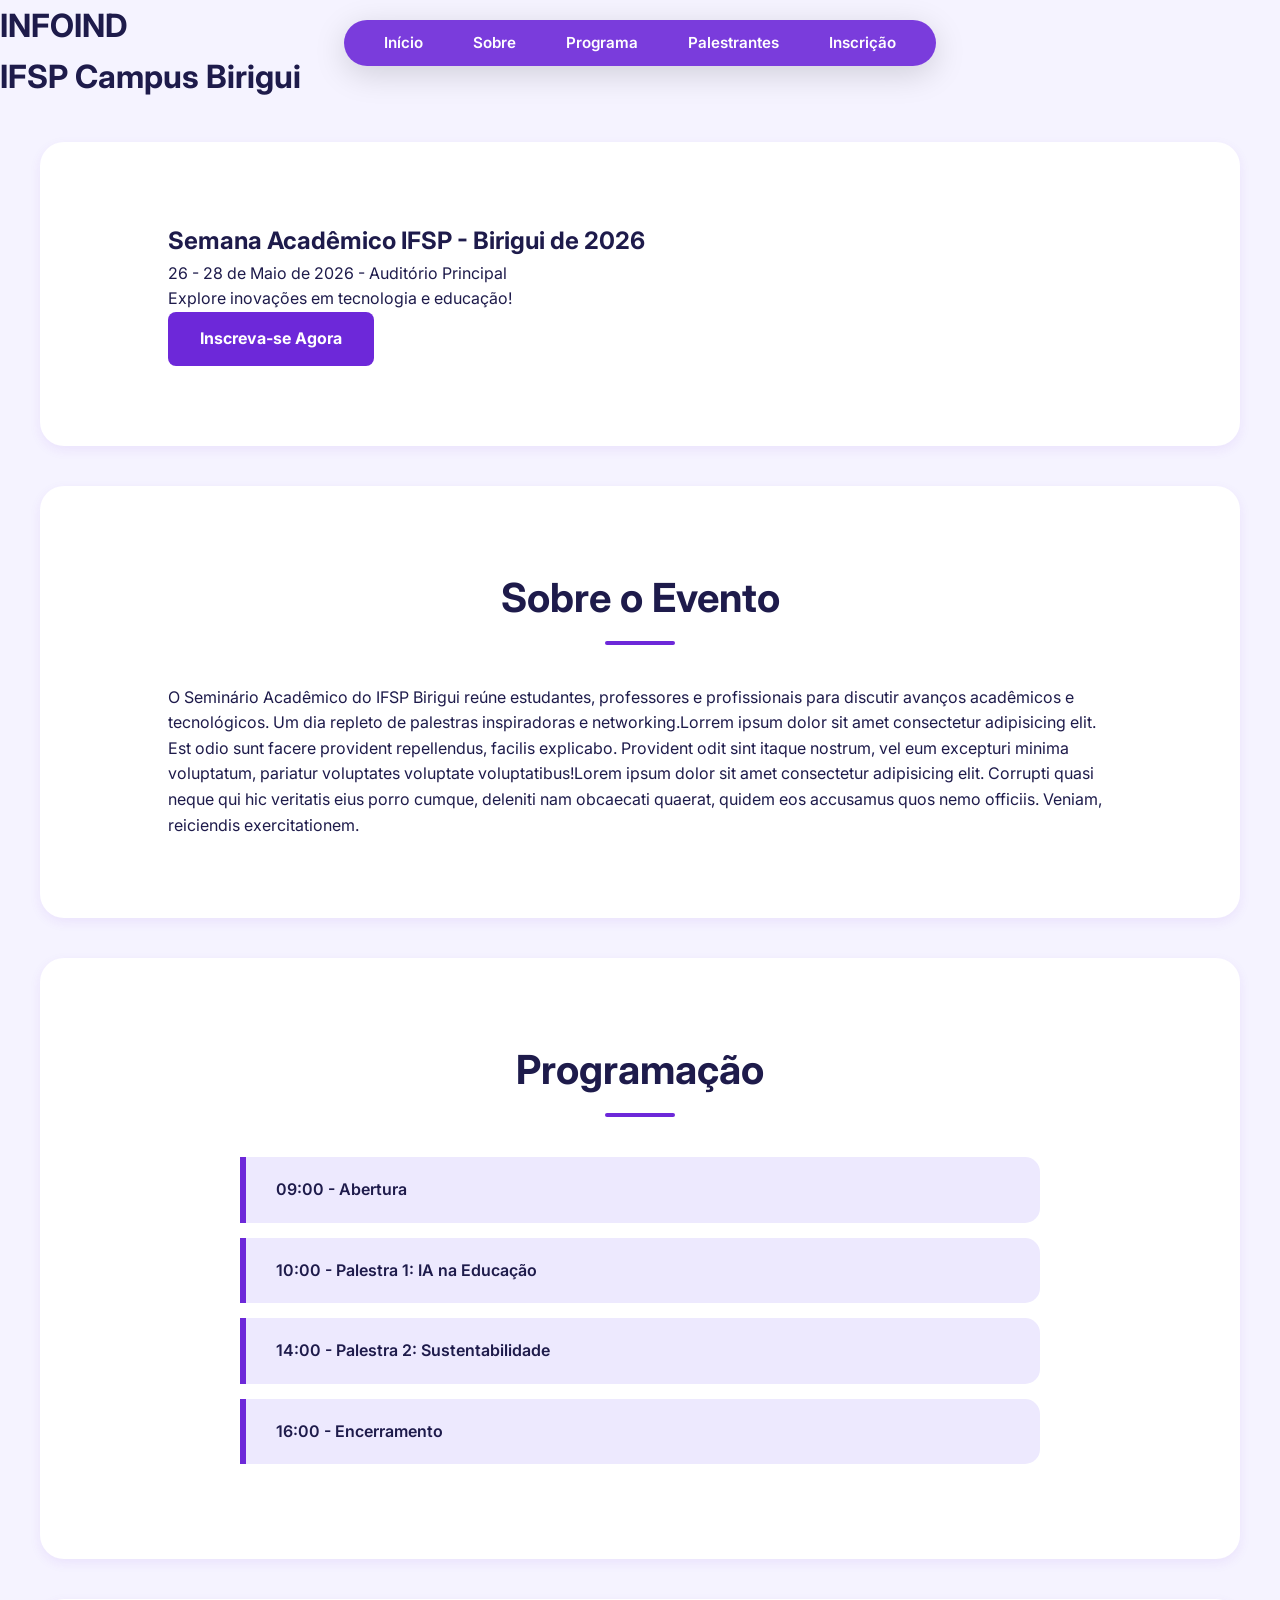
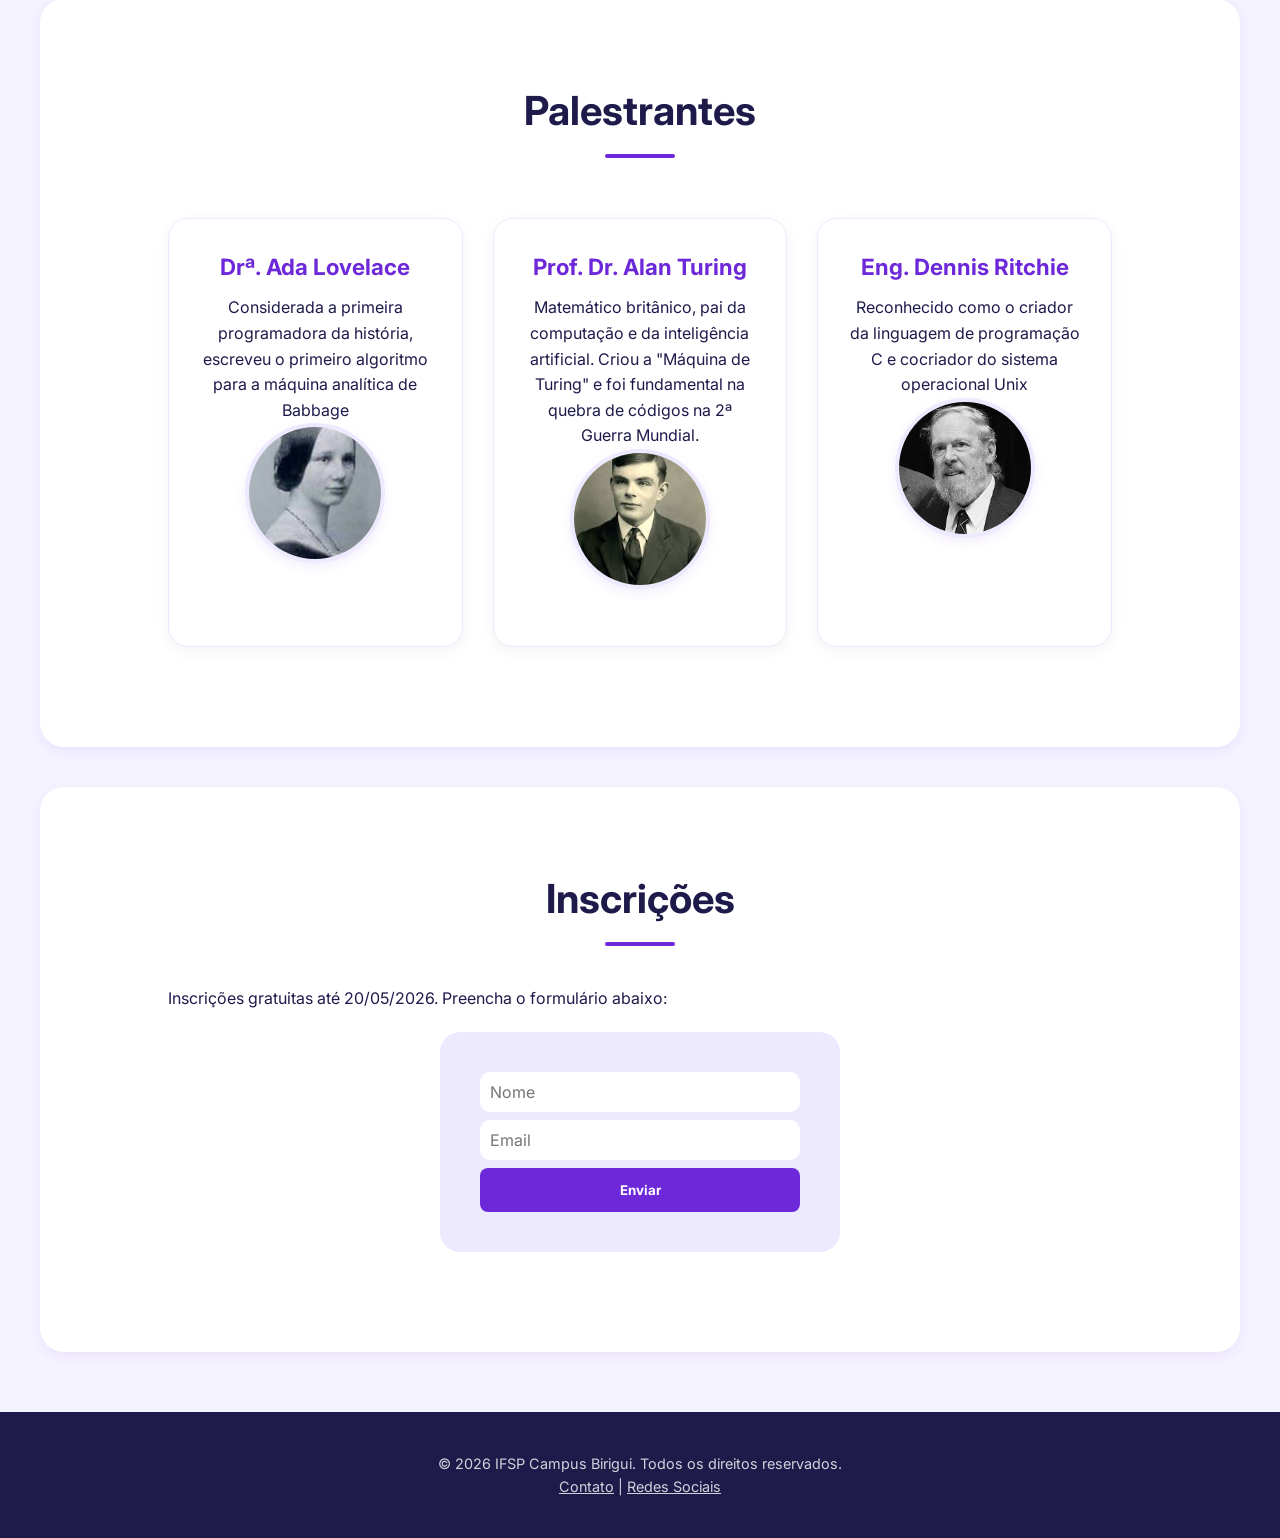
==== teste.html @ 2432aba8 "Add files via upload" ====
<!DOCTYPE html>
<html lang="pt-BR">
<head>
    <meta charset="UTF-8">
    <meta name="viewport" content="width=device-width, initial-scale=1.0">
    <link rel="stylesheet" href="novoestilo.css">
    <title>Seminário Acadêmico IFSP Birigui 2026</title>
    
</head>
<body>
    <header>
        <h1>INFOIND</h1>
        <h1>IFSP Campus Birigui</h1>
        <nav>
            <ul>
                <li><a href="#info">Início</a></li>
                <li><a href="#sobre">Sobre</a></li>
                <li><a href="#programa">Programa</a></li>
                <li><a href="#palestrantes">Palestrantes</a></li>
                <li><a href="#inscricao">Inscrição</a></li>
            </ul>
        </nav>
    </header>

    <main>
        <section id="info">
            <h1>Semana Acadêmico IFSP - Birigui de 2026</h1>
            <p>26 - 28 de Maio de 2026 - Auditório Principal</p>
            <p>Explore inovações em tecnologia e educação!</p>
            <a href="#inscricao" class="btn">Inscreva-se Agora</a>
        </section>

        <section id="sobre">
            <h2>Sobre o Evento</h2>
            <p>O Seminário Acadêmico do IFSP Birigui reúne estudantes, professores e profissionais para discutir avanços acadêmicos e tecnológicos. Um dia repleto de palestras inspiradoras e networking.Lorrem ipsum dolor sit amet consectetur adipisicing elit. Est odio sunt facere provident repellendus, facilis explicabo. Provident odit sint itaque nostrum, vel eum excepturi minima voluptatum, pariatur voluptates voluptate voluptatibus!Lorem ipsum dolor sit amet consectetur adipisicing elit. Corrupti quasi neque qui hic veritatis eius porro cumque, deleniti nam obcaecati quaerat, quidem eos accusamus quos nemo officiis. Veniam, reiciendis exercitationem.</p>
        </section>

        <section id="programa">
            <h2>Programação</h2>
            <ul>
                <li>09:00 - Abertura</li>
                <li>10:00 - Palestra 1: IA na Educação</li>
                <li>14:00 - Palestra 2: Sustentabilidade</li>
                <li>16:00 - Encerramento</li>
            </ul>
        </section>

        <section id="palestrantes">
            <h2>Palestrantes</h2>
            <div class="grid">
                <article>                    
                    <h3>Drª. Ada Lovelace</h3>
                    <p>Considerada a primeira programadora da história, escreveu o primeiro algoritmo para a máquina analítica de Babbage</p>
                    <img src="Imagens/Ada.jpg" alt="Foto da Drª. Ada Lovelace" style="">
                </article>
                <article>
                    <h3>Prof. Dr. Alan Turing</h3>
                    <p>Matemático britânico, pai da computação e da inteligência artificial. Criou a "Máquina de Turing" e foi fundamental na quebra de códigos na 2ª Guerra Mundial.</p>
                    <img src="Imagens/Alan.jpg" alt="Foto do Prof. Dr. Alan Turing" style=""> 
                </article>
                <article>
                    <h3>Eng. Dennis Ritchie</h3>
                    <p>Reconhecido como o criador da linguagem de programação C e cocriador do sistema operacional Unix</p>
                    <img src="Imagens/Dennis.jpg" alt="Foto do Eng. Dennis Ritchie" style="">
                </article>
            </div>
        </section>

        <section id="inscricao">
            <h2>Inscrições</h2>
            <p>Inscrições gratuitas até 20/05/2026. Preencha o formulário abaixo:</p>
            <!-- Placeholder for form -->
            <form style="max-width: 400px;">
                <input type="text" placeholder="Nome" style="width:100%; margin-bottom:0.5rem; padding:0.5rem;">
                <input type="email" placeholder="Email" style="width:100%; margin-bottom:0.5rem; padding:0.5rem;">
                <button type="submit" class="btn" style="width:100%;">Enviar</button>
            </form>
        </section>
    </main>

    <footer>
        <p>&copy; 2026 IFSP Campus Birigui. Todos os direitos reservados.</p>
        <p><a href="#" style="color:white;">Contato</a> | <a href="#" style="color:white;">Redes Sociais</a></p>
    </footer>
</body>
</html>
---- novoestilo.css ----
/* ==========================================================================
   1. IMPORTAÇÕES E VARIÁVEIS (DESIGN TOKENS)
   ========================================================================== */

/* Importação da fonte Inter para garantir consistência tipográfica moderna */
@import url('https://fonts.googleapis.com/css2?family=Inter:wght@300;400;600;700&display=swap');

:root {
    /* Cores Primárias e Derivadas baseadas em #6D28D9 */
    --primary: #6D28D9;       /* Roxo principal */
    --primary-hover: #5B21B6; /* Roxo escuro para estados de interação */
    --primary-light: #EDE9FE; /* Roxo muito claro para fundos de cards */
    --accent: #F43F5E;        /* Rosa/Vermelho acentuado para destaques pontuais */
    
    /* Cores Neutras e de Sistema */
    --white: #FFFFFF;         /* Branco puro */
    --bg-page: #F5F3FF;       /* Cor de fundo da página (Roxo acinzentado) */
    --text-dark: #1E1B4B;     /* Texto principal (Roxo quase preto) */
    --text-muted: #6B7280;    /* Texto secundário/cinza */
    --border-color: #DDD6FE;  /* Cor de borda para campos e divisores */
    
    /* Utilitários de Design */
    --shadow: 0 4px 12px rgba(109, 40, 217, 0.08); /* Sombra suave temática */
    --transition: all 0.3s ease; /* Tempo padrão para animações */
}

/* ==========================================================================
   2. RESET GLOBAL E ESTILOS BASE
   ========================================================================== */

* {
    margin: 0; /* Zera margens padrão */
    padding: 0; /* Zera preenchimentos padrão */
    box-sizing: border-box; /* Garante que bordas não aumentem o tamanho do elemento */
}

html {
    scroll-behavior: smooth; /* Habilita o deslize suave entre seções */
}

body {
    font-family: 'Inter', sans-serif; /* Aplica a tipografia principal */
    line-height: 1.6; /* Define o espaçamento entre linhas ideal para leitura */
    background-color: var(--bg-page); /* Aplica cor de fundo global */
    color: var(--text-dark); /* Define cor de texto padrão */
    overflow-x: hidden; /* Evita rolagem horizontal acidental */
}

/* ==========================================================================
   3. NAVEGAÇÃO (FLOATING NAVBAR)
   ========================================================================== */

nav {
    position: fixed; /* Fixa o menu na tela durante o scroll */
    top: 20px; /* Distância do topo da janela */
    left: 50%; /* Inicia o posicionamento no meio horizontal */
    transform: translateX(-50%); /* Ajusta o elemento para o centro real */
    z-index: 1100; /* Garante prioridade máxima de exibição */
    display: flex; /* Habilita flexbox para alinhamento interno */
    justify-content: center; /* Centraliza conteúdo interno */
    padding: 10px 25px; /* Espaçamento interno */
    background: rgba(109, 40, 217, 0.9); /* Roxo com transparência */
    backdrop-filter: blur(8px); /* Efeito de vidro borrado ao fundo */
    border-radius: 40px; /* Bordas arredondadas estilo pílula */
    box-shadow: 0 8px 32px rgba(0, 0, 0, 0.15); /* Sombra de profundidade */
    transition: var(--transition); /* Transição para efeitos de hover */
}

nav:hover {
    background: rgba(109, 40, 217, 1); /* Opacidade total ao passar o mouse */
}

nav ul {
    display: flex; /* Alinha itens da lista lado a lado */
    list-style: none; /* Remove marcadores de lista */
    gap: 20px; /* Espaço entre cada link */
    align-items: center; /* Alinha verticalmente os links */
}

nav ul li a {
    color: var(--white); /* Cor do texto em branco */
    text-decoration: none; /* Remove sublinhado */
    font-weight: 600; /* Texto em semi-negrito */
    font-size: 0.95rem; /* Tamanho da fonte levemente reduzido */
    padding: 8px 15px; /* Área de clique */
    border-radius: 20px; /* Arredondamento para hover */
    transition: var(--transition); /* Suavidade no hover */
}

nav ul li a:hover {
    background: rgba(255, 255, 255, 0.2); /* Fundo sutil no hover */
}

nav ul li a.active {
    background: var(--white); /* Fundo branco para item ativo */
    color: var(--primary); /* Texto roxo para item ativo */
}

/* ==========================================================================
   4. SEÇÃO HERO (CABECALHO IMPACTANTE)
   ========================================================================== */

header#info {
    height: 90vh; /* Ocupa 90% da altura da tela */
    background: linear-gradient(rgba(0, 0, 0, 0.65), rgba(0, 0, 0, 0.65)), url('Imagens/big.png'); /* Gradiente para leitura + imagem */
    background-size: cover; /* Imagem cobre toda a área */
    background-position: center; /* Centraliza imagem de fundo */
    background-repeat: no-repeat; /* Não repete imagem */
    display: flex; /* Flexbox para centralizar conteúdo */
    flex-direction: column; /* Organiza itens verticalmente */
    justify-content: center; /* Centraliza verticalmente */
    align-items: center; /* Centraliza horizontalmente */
    text-align: center; /* Alinha texto ao centro */
    color: var(--white); /* Texto em branco */
    padding: 0 10%; /* Margem lateral interna */
}

header#info h1 {
    font-size: 3.8rem; /* Tamanho do título principal */
    font-weight: 800; /* Negrito extra */
    text-transform: uppercase; /* Letras maiúsculas */
    letter-spacing: -1px; /* Ajuste fino de kerning */
    margin-bottom: 15px; /* Espaço abaixo do título */
    line-height: 1.1; /* Espaçamento entre linhas ajustado para impacto */
}

header#info p {
    font-size: 1.3rem; /* Tamanho do subtítulo */
    max-width: 700px; /* Limita largura do texto para leitura */
    margin-bottom: 30px; /* Espaço abaixo do parágrafo */
    opacity: 0.9; /* Opacidade leve para hierarquia */
}

/* ==========================================================================
   5. COMPONENTES E BOTÕES
   ========================================================================== */

.btn, button {
    display: inline-block; /* Permite dimensões e alinhamento */
    background-color: var(--primary); /* Cor de fundo roxa */
    color: var(--white); /* Texto branco */
    padding: 14px 32px; /* Dimensões do botão */
    text-decoration: none; /* Remove sublinhado */
    border-radius: 8px; /* Cantos arredondados */
    font-weight: 700; /* Texto em negrito */
    border: none; /* Remove bordas padrão */
    cursor: pointer; /* Cursor de clique */
    transition: var(--transition); /* Suavidade nas animações */
    font-family: inherit; /* Herda fonte do sistema */
}

.btn:hover, button:hover {
    background-color: var(--primary-hover); /* Escurece no hover */
    transform: translateY(-3px); /* Efeito de elevação */
    box-shadow: 0 6px 20px rgba(109, 40, 217, 0.3); /* Sombra mais forte no hover */
}

/* ==========================================================================
   6. SEÇÕES DE CONTEÚDO E TÍTULOS
   ========================================================================== */

section {
    padding: 80px 10%; /* Espaçamento entre seções */
    margin: 40px auto; /* Margem vertical e centralização */
    background: var(--white); /* Fundo branco das seções */
    max-width: 1200px; /* Limite de largura para leitura */
    border-radius: 24px; /* Cantos arredondados modernos */
    box-shadow: var(--shadow); /* Aplica sombra padrão */
}

h2 {
    font-size: 2.5rem; /* Tamanho do título de seção */
    text-align: center; /* Centraliza título */
    color: var(--text-dark); /* Cor escura para destaque */
    margin-bottom: 40px; /* Espaço abaixo do título */
    position: relative; /* Base para decoração */
    padding-bottom: 15px; /* Espaço para a linha decorativa */
}

h2::after {
    content: ''; /* Elemento vazio decorativo */
    width: 70px; /* Largura da linha */
    height: 4px; /* Espessura da linha */
    background: var(--primary); /* Cor roxa na linha */
    position: absolute; /* Posicionamento absoluto */
    bottom: 0; /* Alinha na base do H2 */
    left: 50%; /* Inicia no meio */
    transform: translateX(-50%); /* Ajusta para centro exato */
    border-radius: 2px; /* Arredonda cantos da linha */
}

/* ==========================================================================
   7. GRID E CARDS (ARTICLES/PALESTRANTES)
   ========================================================================== */

.grid {
    display: grid; /* Ativa CSS Grid */
    grid-template-columns: repeat(auto-fit, minmax(280px, 1fr)); /* Colunas flexíveis */
    gap: 30px; /* Espaçamento entre itens */
    padding: 20px 0; /* Margem interna do grid */
}

article {
    background: var(--white); /* Fundo branco */
    padding: 30px; /* Espaçamento interno */
    border-radius: 20px; /* Bordas arredondadas */
    text-align: center; /* Centraliza conteúdo */
    box-shadow: 0 4px 15px rgba(0, 0, 0, 0.05); /* Sombra leve */
    transition: var(--transition); /* Suavidade no hover */
    border: 1px solid var(--primary-light); /* Borda roxa muito clara */
}

article:hover {
    transform: translateY(-10px); /* Levanta o card no hover */
    box-shadow: 0 12px 30px rgba(109, 40, 217, 0.12); /* Sombra mais densa no hover */
}

article h3 {
    color: var(--primary); /* Título do card em roxo */
    margin-bottom: 10px; /* Espaço abaixo do nome */
    font-size: 1.4rem; /* Tamanho do nome */
}

/* Estilização de Imagens (Círculos Perfeitos para Palestrantes) */
img {
    width: 140px; /* Largura fixa */
    height: 140px; /* Altura fixa igual */
    object-fit: cover; /* Corta imagem sem distorção */
    border-radius: 50%; /* Torna a imagem circular */
    border: 4px solid var(--primary-light); /* Borda roxa clara externa */
    margin-bottom: 20px; /* Espaço abaixo da foto */
    box-shadow: var(--shadow); /* Sombra suave na imagem */
    transition: transform 0.3s ease; /* Animação própria da imagem */
}

article:hover img {
    transform: scale(1.05); /* Zoom leve na imagem no hover do card */
    border-color: var(--primary); /* Escurece a borda da imagem no hover */
}

/* ==========================================================================
   8. SEÇÃO PROGRAMAÇÃO
   ========================================================================== */

#programa ul {
    list-style: none; /* Remove bolinhas */
    max-width: 800px; /* Limita largura da lista */
    margin: 0 auto; /* Centraliza lista */
}

#programa li {
    background: var(--primary-light); /* Fundo roxo suave */
    margin-bottom: 15px; /* Espaçamento entre horários */
    padding: 20px 30px; /* Preenchimento generoso */
    border-left: 6px solid var(--primary); /* Barra lateral roxa */
    border-radius: 0 15px 15px 0; /* Arredonda apenas direita */
    font-weight: 600; /* Texto semi-negrito */
    display: flex; /* Habilita flexbox */
    justify-content: space-between; /* Horário na esquerda, conteúdo na direita */
    align-items: center; /* Alinha verticalmente */
    transition: var(--transition); /* Suavidade no hover */
}

#programa li:hover {
    background: var(--white); /* Troca fundo para branco no hover */
    transform: translateX(5px); /* Desloca levemente para a direita */
    box-shadow: var(--shadow); /* Adiciona sombra no hover */
}

/* ==========================================================================
   9. FORMULÁRIO DE INSCRIÇÃO
   ========================================================================== */

form {
    background: var(--primary-light); /* Fundo suave para o container do formulário */
    padding: 40px; /* Espaçamento interno */
    border-radius: 20px; /* Bordas arredondadas */
    width: 100%; /* Ocupa largura total disponível */
    max-width: 600px; /* Limita largura do form */
    margin: 20px auto; /* Centraliza */
}

form input, form textarea {
    width: 100%; /* Largura total */
    padding: 14px; /* Espaço para digitação */
    margin-bottom: 20px; /* Espaço entre campos */
    border-radius: 10px; /* Arredonda campos */
    border: 2px solid var(--white); /* Borda branca grossa */
    font-size: 1rem; /* Tamanho da fonte */
    font-family: inherit; /* Herda tipografia */
    transition: var(--transition); /* Suavidade no foco */
}

form input:focus, form textarea:focus {
    outline: none; /* Remove contorno padrão */
    border-color: var(--primary); /* Borda roxa no foco */
    background: var(--white); /* Garante fundo branco no foco */
}

/* ==========================================================================
   10. RODAPÉ E RESPONSIVIDADE
   ========================================================================== */

footer {
    background-color: var(--text-dark); /* Fundo roxo escuro */
    color: var(--white); /* Texto em branco */
    text-align: center; /* Centraliza conteúdo */
    padding: 40px 20px; /* Espaçamento interno */
    margin-top: 60px; /* Afasta do conteúdo superior */
}

footer p {
    opacity: 0.8; /* Texto levemente opaco */
    font-size: 0.9rem; /* Fonte menor */
}

/* Ajustes para Dispositivos Móveis */
@media (max-width: 768px) {
    header#info h1 { font-size: 2.5rem; } /* Título menor no mobile */
    header#info p { font-size: 1.1rem; } /* Parágrafo menor no mobile */
    nav { width: 90%; top: 10px; } /* Menu ocupa mais largura e sobe mais */
    nav ul { gap: 10px; } /* Diminui gap entre links */
    nav ul li a { font-size: 0.8rem; padding: 6px 10px; } /* Fonte menor no menu */
    section { padding: 40px 5%; } /* Reduz margens laterais no mobile */
    #programa li { flex-direction: column; text-align: center; gap: 10px; } /* Empilha horário e evento */
}
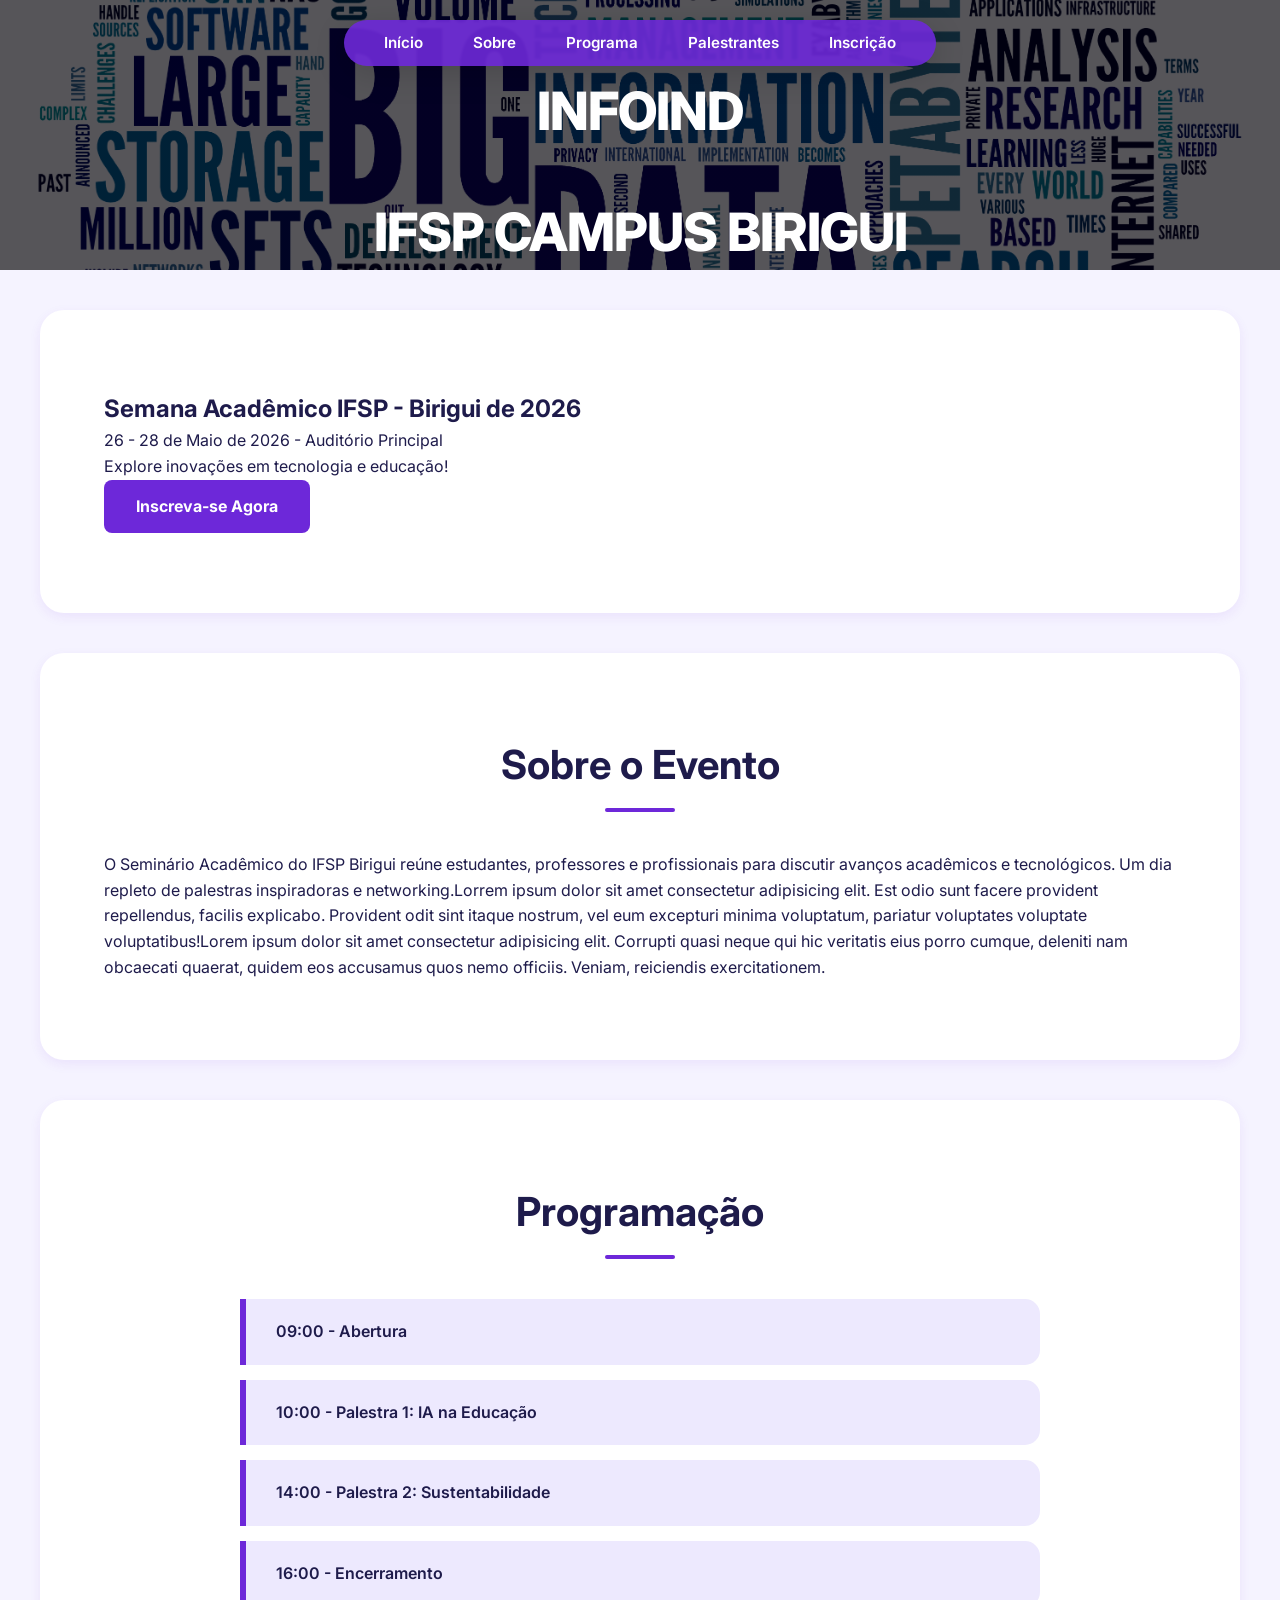
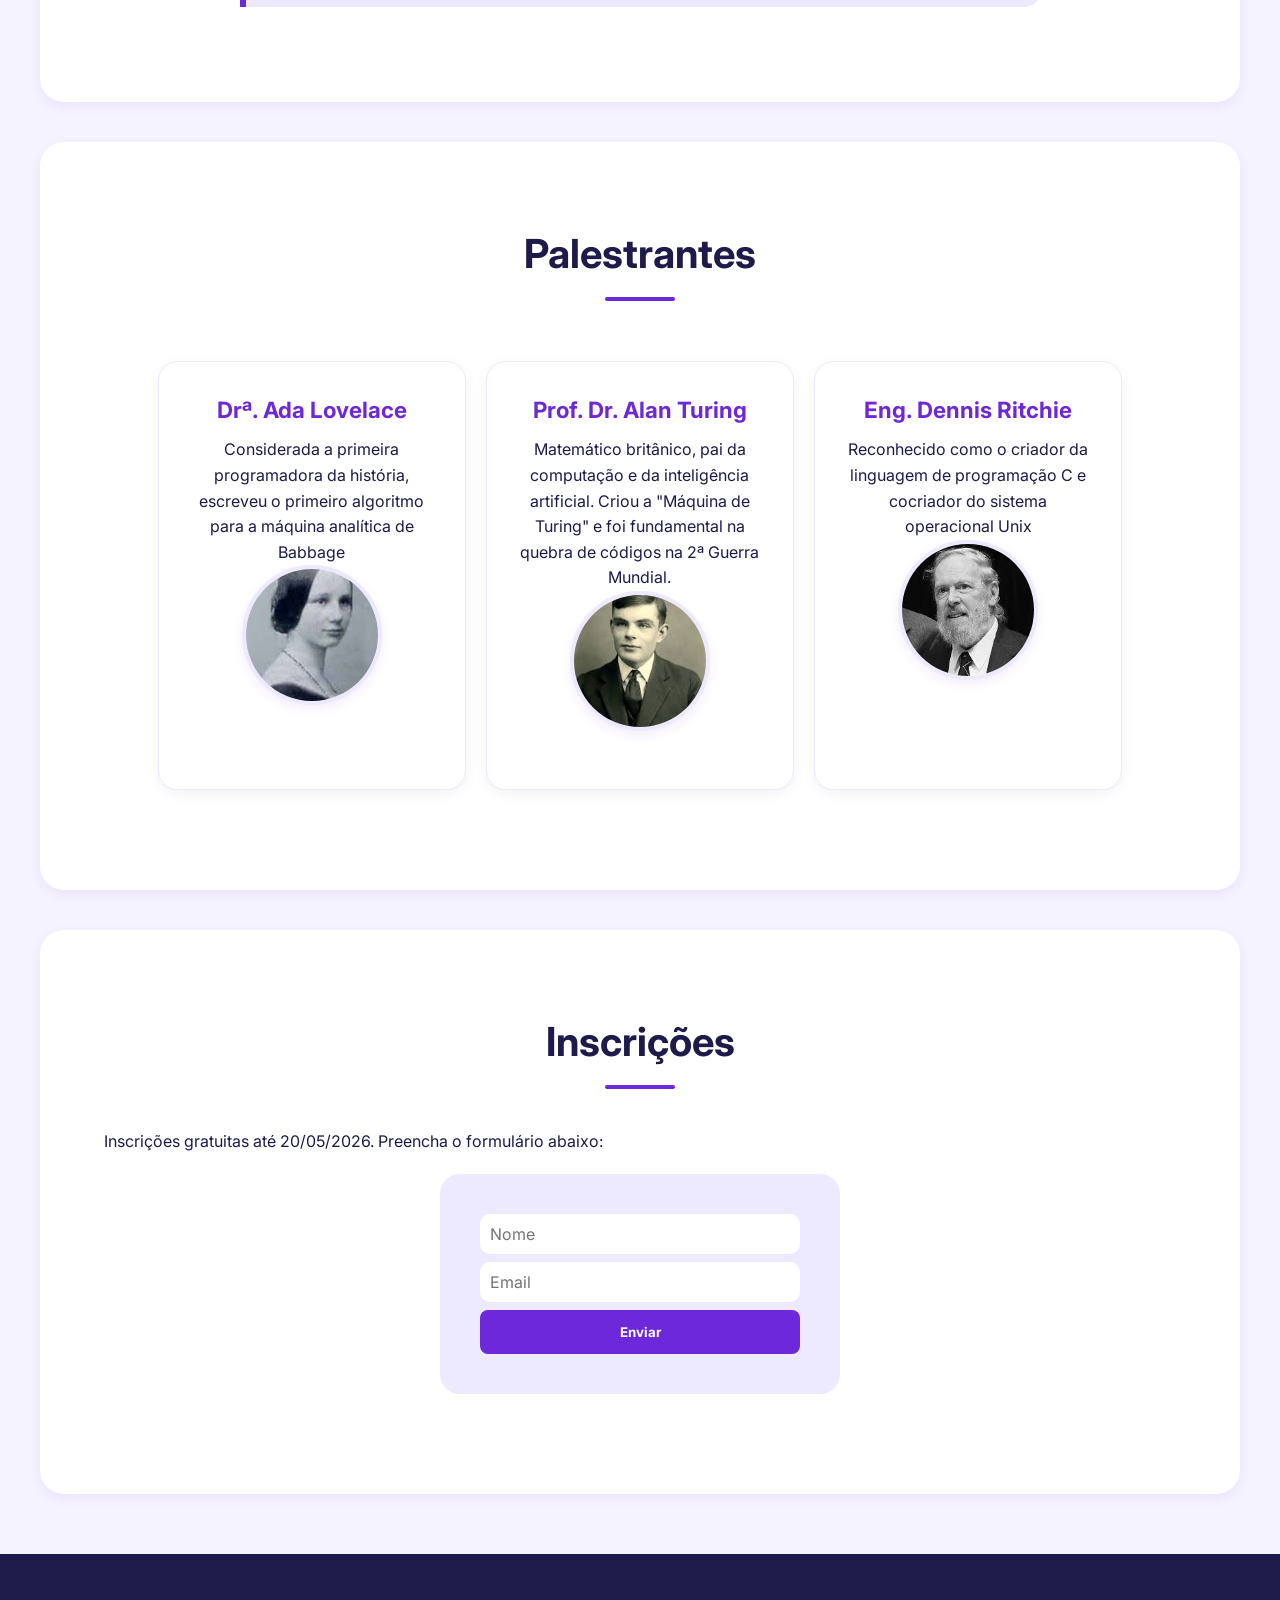
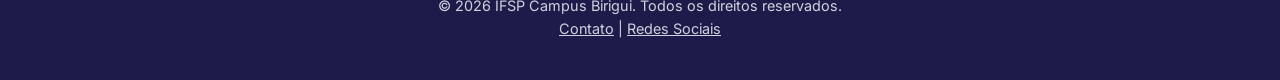
==== commit 9aad50fd: "." ====
--- a/teste.html
+++ b/teste.html
@@ -1,86 +1,86 @@
-<!DOCTYPE html>
-<html lang="pt-BR">
-<head>
-    <meta charset="UTF-8">
-    <meta name="viewport" content="width=device-width, initial-scale=1.0">
-    <link rel="stylesheet" href="novoestilo.css">
-    <title>Seminário Acadêmico IFSP Birigui 2026</title>
-    
-</head>
-<body>
-    <header>
-        <h1>INFOIND</h1>
-        <h1>IFSP Campus Birigui</h1>
-        <nav>
-            <ul>
-                <li><a href="#info">Início</a></li>
-                <li><a href="#sobre">Sobre</a></li>
-                <li><a href="#programa">Programa</a></li>
-                <li><a href="#palestrantes">Palestrantes</a></li>
-                <li><a href="#inscricao">Inscrição</a></li>
-            </ul>
-        </nav>
-    </header>
-
-    <main>
-        <section id="info">
-            <h1>Semana Acadêmico IFSP - Birigui de 2026</h1>
-            <p>26 - 28 de Maio de 2026 - Auditório Principal</p>
-            <p>Explore inovações em tecnologia e educação!</p>
-            <a href="#inscricao" class="btn">Inscreva-se Agora</a>
-        </section>
-
-        <section id="sobre">
-            <h2>Sobre o Evento</h2>
-            <p>O Seminário Acadêmico do IFSP Birigui reúne estudantes, professores e profissionais para discutir avanços acadêmicos e tecnológicos. Um dia repleto de palestras inspiradoras e networking.Lorrem ipsum dolor sit amet consectetur adipisicing elit. Est odio sunt facere provident repellendus, facilis explicabo. Provident odit sint itaque nostrum, vel eum excepturi minima voluptatum, pariatur voluptates voluptate voluptatibus!Lorem ipsum dolor sit amet consectetur adipisicing elit. Corrupti quasi neque qui hic veritatis eius porro cumque, deleniti nam obcaecati quaerat, quidem eos accusamus quos nemo officiis. Veniam, reiciendis exercitationem.</p>
-        </section>
-
-        <section id="programa">
-            <h2>Programação</h2>
-            <ul>
-                <li>09:00 - Abertura</li>
-                <li>10:00 - Palestra 1: IA na Educação</li>
-                <li>14:00 - Palestra 2: Sustentabilidade</li>
-                <li>16:00 - Encerramento</li>
-            </ul>
-        </section>
-
-        <section id="palestrantes">
-            <h2>Palestrantes</h2>
-            <div class="grid">
-                <article>                    
-                    <h3>Drª. Ada Lovelace</h3>
-                    <p>Considerada a primeira programadora da história, escreveu o primeiro algoritmo para a máquina analítica de Babbage</p>
-                    <img src="Imagens/Ada.jpg" alt="Foto da Drª. Ada Lovelace" style="">
-                </article>
-                <article>
-                    <h3>Prof. Dr. Alan Turing</h3>
-                    <p>Matemático britânico, pai da computação e da inteligência artificial. Criou a "Máquina de Turing" e foi fundamental na quebra de códigos na 2ª Guerra Mundial.</p>
-                    <img src="Imagens/Alan.jpg" alt="Foto do Prof. Dr. Alan Turing" style=""> 
-                </article>
-                <article>
-                    <h3>Eng. Dennis Ritchie</h3>
-                    <p>Reconhecido como o criador da linguagem de programação C e cocriador do sistema operacional Unix</p>
-                    <img src="Imagens/Dennis.jpg" alt="Foto do Eng. Dennis Ritchie" style="">
-                </article>
-            </div>
-        </section>
-
-        <section id="inscricao">
-            <h2>Inscrições</h2>
-            <p>Inscrições gratuitas até 20/05/2026. Preencha o formulário abaixo:</p>
-            <!-- Placeholder for form -->
-            <form style="max-width: 400px;">
-                <input type="text" placeholder="Nome" style="width:100%; margin-bottom:0.5rem; padding:0.5rem;">
-                <input type="email" placeholder="Email" style="width:100%; margin-bottom:0.5rem; padding:0.5rem;">
-                <button type="submit" class="btn" style="width:100%;">Enviar</button>
-            </form>
-        </section>
-    </main>
-
-    <footer>
-        <p>&copy; 2026 IFSP Campus Birigui. Todos os direitos reservados.</p>
-        <p><a href="#" style="color:white;">Contato</a> | <a href="#" style="color:white;">Redes Sociais</a></p>
-    </footer>
-</body>
+<!DOCTYPE html>
+<html lang="pt-BR">
+<head>
+    <meta charset="UTF-8">
+    <meta name="viewport" content="width=device-width, initial-scale=1.0">
+    <link rel="stylesheet" href="novoestilo.css">
+    <title>Seminário Acadêmico IFSP Birigui 2026</title>
+    
+</head>
+<body>
+    <header>
+        <h1>INFOIND</h1>
+        <h1>IFSP Campus Birigui</h1>
+        <nav>
+            <ul>
+                <li><a href="#info">Início</a></li>
+                <li><a href="#sobre">Sobre</a></li>
+                <li><a href="#programa">Programa</a></li>
+                <li><a href="#palestrantes">Palestrantes</a></li>
+                <li><a href="#inscricao">Inscrição</a></li>
+            </ul>
+        </nav>
+    </header>
+
+    <main>
+        <section id="info">
+            <h1>Semana Acadêmico IFSP - Birigui de 2026</h1>
+            <p>26 - 28 de Maio de 2026 - Auditório Principal</p>
+            <p>Explore inovações em tecnologia e educação!</p>
+            <a href="#inscricao" class="btn">Inscreva-se Agora</a>
+        </section>
+
+        <section id="sobre">
+            <h2>Sobre o Evento</h2>
+            <p>O Seminário Acadêmico do IFSP Birigui reúne estudantes, professores e profissionais para discutir avanços acadêmicos e tecnológicos. Um dia repleto de palestras inspiradoras e networking.Lorrem ipsum dolor sit amet consectetur adipisicing elit. Est odio sunt facere provident repellendus, facilis explicabo. Provident odit sint itaque nostrum, vel eum excepturi minima voluptatum, pariatur voluptates voluptate voluptatibus!Lorem ipsum dolor sit amet consectetur adipisicing elit. Corrupti quasi neque qui hic veritatis eius porro cumque, deleniti nam obcaecati quaerat, quidem eos accusamus quos nemo officiis. Veniam, reiciendis exercitationem.</p>
+        </section>
+
+        <section id="programa">
+            <h2>Programação</h2>
+            <ul>
+                <li>09:00 - Abertura</li>
+                <li>10:00 - Palestra 1: IA na Educação</li>
+                <li>14:00 - Palestra 2: Sustentabilidade</li>
+                <li>16:00 - Encerramento</li>
+            </ul>
+        </section>
+
+        <section id="palestrantes">
+            <h2>Palestrantes</h2>
+            <div class="grid">
+                <article>                    
+                    <h3>Drª. Ada Lovelace</h3>
+                    <p>Considerada a primeira programadora da história, escreveu o primeiro algoritmo para a máquina analítica de Babbage</p>
+                    <img src="Imagens/Ada.jpg" alt="Foto da Drª. Ada Lovelace" style="">
+                </article>
+                <article>
+                    <h3>Prof. Dr. Alan Turing</h3>
+                    <p>Matemático britânico, pai da computação e da inteligência artificial. Criou a "Máquina de Turing" e foi fundamental na quebra de códigos na 2ª Guerra Mundial.</p>
+                    <img src="Imagens/Alan.jpg" alt="Foto do Prof. Dr. Alan Turing" style=""> 
+                </article>
+                <article>
+                    <h3>Eng. Dennis Ritchie</h3>
+                    <p>Reconhecido como o criador da linguagem de programação C e cocriador do sistema operacional Unix</p>
+                    <img src="Imagens/Dennis.jpg" alt="Foto do Eng. Dennis Ritchie" style="">
+                </article>
+            </div>
+        </section>
+
+        <section id="inscricao">
+            <h2>Inscrições</h2>
+            <p>Inscrições gratuitas até 20/05/2026. Preencha o formulário abaixo:</p>
+            <!-- Placeholder for form -->
+            <form style="max-width: 400px;">
+                <input type="text" placeholder="Nome" style="width:100%; margin-bottom:0.5rem; padding:0.5rem;">
+                <input type="email" placeholder="Email" style="width:100%; margin-bottom:0.5rem; padding:0.5rem;">
+                <button type="submit" class="btn" style="width:100%;">Enviar</button>
+            </form>
+        </section>
+    </main>
+
+    <footer>
+        <p>&copy; 2026 IFSP Campus Birigui. Todos os direitos reservados.</p>
+        <p><a href="#" style="color:white;">Contato</a> | <a href="#" style="color:white;">Redes Sociais</a></p>
+    </footer>
+</body>
 </html>
--- a/novoestilo.css
+++ b/novoestilo.css
@@ -1,326 +1,330 @@
-/* ==========================================================================
-   1. IMPORTAÇÕES E VARIÁVEIS (DESIGN TOKENS)
-   ========================================================================== */
-
-/* Importação da fonte Inter para garantir consistência tipográfica moderna */
-@import url('https://fonts.googleapis.com/css2?family=Inter:wght@300;400;600;700&display=swap');
-
-:root {
-    /* Cores Primárias e Derivadas baseadas em #6D28D9 */
-    --primary: #6D28D9;       /* Roxo principal */
-    --primary-hover: #5B21B6; /* Roxo escuro para estados de interação */
-    --primary-light: #EDE9FE; /* Roxo muito claro para fundos de cards */
-    --accent: #F43F5E;        /* Rosa/Vermelho acentuado para destaques pontuais */
-    
-    /* Cores Neutras e de Sistema */
-    --white: #FFFFFF;         /* Branco puro */
-    --bg-page: #F5F3FF;       /* Cor de fundo da página (Roxo acinzentado) */
-    --text-dark: #1E1B4B;     /* Texto principal (Roxo quase preto) */
-    --text-muted: #6B7280;    /* Texto secundário/cinza */
-    --border-color: #DDD6FE;  /* Cor de borda para campos e divisores */
-    
-    /* Utilitários de Design */
-    --shadow: 0 4px 12px rgba(109, 40, 217, 0.08); /* Sombra suave temática */
-    --transition: all 0.3s ease; /* Tempo padrão para animações */
-}
-
-/* ==========================================================================
-   2. RESET GLOBAL E ESTILOS BASE
-   ========================================================================== */
-
-* {
-    margin: 0; /* Zera margens padrão */
-    padding: 0; /* Zera preenchimentos padrão */
-    box-sizing: border-box; /* Garante que bordas não aumentem o tamanho do elemento */
-}
-
-html {
-    scroll-behavior: smooth; /* Habilita o deslize suave entre seções */
-}
-
-body {
-    font-family: 'Inter', sans-serif; /* Aplica a tipografia principal */
-    line-height: 1.6; /* Define o espaçamento entre linhas ideal para leitura */
-    background-color: var(--bg-page); /* Aplica cor de fundo global */
-    color: var(--text-dark); /* Define cor de texto padrão */
-    overflow-x: hidden; /* Evita rolagem horizontal acidental */
-}
-
-/* ==========================================================================
-   3. NAVEGAÇÃO (FLOATING NAVBAR)
-   ========================================================================== */
-
-nav {
-    position: fixed; /* Fixa o menu na tela durante o scroll */
-    top: 20px; /* Distância do topo da janela */
-    left: 50%; /* Inicia o posicionamento no meio horizontal */
-    transform: translateX(-50%); /* Ajusta o elemento para o centro real */
-    z-index: 1100; /* Garante prioridade máxima de exibição */
-    display: flex; /* Habilita flexbox para alinhamento interno */
-    justify-content: center; /* Centraliza conteúdo interno */
-    padding: 10px 25px; /* Espaçamento interno */
-    background: rgba(109, 40, 217, 0.9); /* Roxo com transparência */
-    backdrop-filter: blur(8px); /* Efeito de vidro borrado ao fundo */
-    border-radius: 40px; /* Bordas arredondadas estilo pílula */
-    box-shadow: 0 8px 32px rgba(0, 0, 0, 0.15); /* Sombra de profundidade */
-    transition: var(--transition); /* Transição para efeitos de hover */
-}
-
-nav:hover {
-    background: rgba(109, 40, 217, 1); /* Opacidade total ao passar o mouse */
-}
-
-nav ul {
-    display: flex; /* Alinha itens da lista lado a lado */
-    list-style: none; /* Remove marcadores de lista */
-    gap: 20px; /* Espaço entre cada link */
-    align-items: center; /* Alinha verticalmente os links */
-}
-
-nav ul li a {
-    color: var(--white); /* Cor do texto em branco */
-    text-decoration: none; /* Remove sublinhado */
-    font-weight: 600; /* Texto em semi-negrito */
-    font-size: 0.95rem; /* Tamanho da fonte levemente reduzido */
-    padding: 8px 15px; /* Área de clique */
-    border-radius: 20px; /* Arredondamento para hover */
-    transition: var(--transition); /* Suavidade no hover */
-}
-
-nav ul li a:hover {
-    background: rgba(255, 255, 255, 0.2); /* Fundo sutil no hover */
-}
-
-nav ul li a.active {
-    background: var(--white); /* Fundo branco para item ativo */
-    color: var(--primary); /* Texto roxo para item ativo */
-}
-
-/* ==========================================================================
-   4. SEÇÃO HERO (CABECALHO IMPACTANTE)
-   ========================================================================== */
-
-header#info {
-    height: 90vh; /* Ocupa 90% da altura da tela */
-    background: linear-gradient(rgba(0, 0, 0, 0.65), rgba(0, 0, 0, 0.65)), url('Imagens/big.png'); /* Gradiente para leitura + imagem */
-    background-size: cover; /* Imagem cobre toda a área */
-    background-position: center; /* Centraliza imagem de fundo */
-    background-repeat: no-repeat; /* Não repete imagem */
-    display: flex; /* Flexbox para centralizar conteúdo */
-    flex-direction: column; /* Organiza itens verticalmente */
-    justify-content: center; /* Centraliza verticalmente */
-    align-items: center; /* Centraliza horizontalmente */
-    text-align: center; /* Alinha texto ao centro */
-    color: var(--white); /* Texto em branco */
-    padding: 0 10%; /* Margem lateral interna */
-}
-
-header#info h1 {
-    font-size: 3.8rem; /* Tamanho do título principal */
-    font-weight: 800; /* Negrito extra */
-    text-transform: uppercase; /* Letras maiúsculas */
-    letter-spacing: -1px; /* Ajuste fino de kerning */
-    margin-bottom: 15px; /* Espaço abaixo do título */
-    line-height: 1.1; /* Espaçamento entre linhas ajustado para impacto */
-}
-
-header#info p {
-    font-size: 1.3rem; /* Tamanho do subtítulo */
-    max-width: 700px; /* Limita largura do texto para leitura */
-    margin-bottom: 30px; /* Espaço abaixo do parágrafo */
-    opacity: 0.9; /* Opacidade leve para hierarquia */
-}
-
-/* ==========================================================================
-   5. COMPONENTES E BOTÕES
-   ========================================================================== */
-
-.btn, button {
-    display: inline-block; /* Permite dimensões e alinhamento */
-    background-color: var(--primary); /* Cor de fundo roxa */
-    color: var(--white); /* Texto branco */
-    padding: 14px 32px; /* Dimensões do botão */
-    text-decoration: none; /* Remove sublinhado */
-    border-radius: 8px; /* Cantos arredondados */
-    font-weight: 700; /* Texto em negrito */
-    border: none; /* Remove bordas padrão */
-    cursor: pointer; /* Cursor de clique */
-    transition: var(--transition); /* Suavidade nas animações */
-    font-family: inherit; /* Herda fonte do sistema */
-}
-
-.btn:hover, button:hover {
-    background-color: var(--primary-hover); /* Escurece no hover */
-    transform: translateY(-3px); /* Efeito de elevação */
-    box-shadow: 0 6px 20px rgba(109, 40, 217, 0.3); /* Sombra mais forte no hover */
-}
-
-/* ==========================================================================
-   6. SEÇÕES DE CONTEÚDO E TÍTULOS
-   ========================================================================== */
-
-section {
-    padding: 80px 10%; /* Espaçamento entre seções */
-    margin: 40px auto; /* Margem vertical e centralização */
-    background: var(--white); /* Fundo branco das seções */
-    max-width: 1200px; /* Limite de largura para leitura */
-    border-radius: 24px; /* Cantos arredondados modernos */
-    box-shadow: var(--shadow); /* Aplica sombra padrão */
-}
-
-h2 {
-    font-size: 2.5rem; /* Tamanho do título de seção */
-    text-align: center; /* Centraliza título */
-    color: var(--text-dark); /* Cor escura para destaque */
-    margin-bottom: 40px; /* Espaço abaixo do título */
-    position: relative; /* Base para decoração */
-    padding-bottom: 15px; /* Espaço para a linha decorativa */
-}
-
-h2::after {
-    content: ''; /* Elemento vazio decorativo */
-    width: 70px; /* Largura da linha */
-    height: 4px; /* Espessura da linha */
-    background: var(--primary); /* Cor roxa na linha */
-    position: absolute; /* Posicionamento absoluto */
-    bottom: 0; /* Alinha na base do H2 */
-    left: 50%; /* Inicia no meio */
-    transform: translateX(-50%); /* Ajusta para centro exato */
-    border-radius: 2px; /* Arredonda cantos da linha */
-}
-
-/* ==========================================================================
-   7. GRID E CARDS (ARTICLES/PALESTRANTES)
-   ========================================================================== */
-
-.grid {
-    display: grid; /* Ativa CSS Grid */
-    grid-template-columns: repeat(auto-fit, minmax(280px, 1fr)); /* Colunas flexíveis */
-    gap: 30px; /* Espaçamento entre itens */
-    padding: 20px 0; /* Margem interna do grid */
-}
-
-article {
-    background: var(--white); /* Fundo branco */
-    padding: 30px; /* Espaçamento interno */
-    border-radius: 20px; /* Bordas arredondadas */
-    text-align: center; /* Centraliza conteúdo */
-    box-shadow: 0 4px 15px rgba(0, 0, 0, 0.05); /* Sombra leve */
-    transition: var(--transition); /* Suavidade no hover */
-    border: 1px solid var(--primary-light); /* Borda roxa muito clara */
-}
-
-article:hover {
-    transform: translateY(-10px); /* Levanta o card no hover */
-    box-shadow: 0 12px 30px rgba(109, 40, 217, 0.12); /* Sombra mais densa no hover */
-}
-
-article h3 {
-    color: var(--primary); /* Título do card em roxo */
-    margin-bottom: 10px; /* Espaço abaixo do nome */
-    font-size: 1.4rem; /* Tamanho do nome */
-}
-
-/* Estilização de Imagens (Círculos Perfeitos para Palestrantes) */
-img {
-    width: 140px; /* Largura fixa */
-    height: 140px; /* Altura fixa igual */
-    object-fit: cover; /* Corta imagem sem distorção */
-    border-radius: 50%; /* Torna a imagem circular */
-    border: 4px solid var(--primary-light); /* Borda roxa clara externa */
-    margin-bottom: 20px; /* Espaço abaixo da foto */
-    box-shadow: var(--shadow); /* Sombra suave na imagem */
-    transition: transform 0.3s ease; /* Animação própria da imagem */
-}
-
-article:hover img {
-    transform: scale(1.05); /* Zoom leve na imagem no hover do card */
-    border-color: var(--primary); /* Escurece a borda da imagem no hover */
-}
-
-/* ==========================================================================
-   8. SEÇÃO PROGRAMAÇÃO
-   ========================================================================== */
-
-#programa ul {
-    list-style: none; /* Remove bolinhas */
-    max-width: 800px; /* Limita largura da lista */
-    margin: 0 auto; /* Centraliza lista */
-}
-
-#programa li {
-    background: var(--primary-light); /* Fundo roxo suave */
-    margin-bottom: 15px; /* Espaçamento entre horários */
-    padding: 20px 30px; /* Preenchimento generoso */
-    border-left: 6px solid var(--primary); /* Barra lateral roxa */
-    border-radius: 0 15px 15px 0; /* Arredonda apenas direita */
-    font-weight: 600; /* Texto semi-negrito */
-    display: flex; /* Habilita flexbox */
-    justify-content: space-between; /* Horário na esquerda, conteúdo na direita */
-    align-items: center; /* Alinha verticalmente */
-    transition: var(--transition); /* Suavidade no hover */
-}
-
-#programa li:hover {
-    background: var(--white); /* Troca fundo para branco no hover */
-    transform: translateX(5px); /* Desloca levemente para a direita */
-    box-shadow: var(--shadow); /* Adiciona sombra no hover */
-}
-
-/* ==========================================================================
-   9. FORMULÁRIO DE INSCRIÇÃO
-   ========================================================================== */
-
-form {
-    background: var(--primary-light); /* Fundo suave para o container do formulário */
-    padding: 40px; /* Espaçamento interno */
-    border-radius: 20px; /* Bordas arredondadas */
-    width: 100%; /* Ocupa largura total disponível */
-    max-width: 600px; /* Limita largura do form */
-    margin: 20px auto; /* Centraliza */
-}
-
-form input, form textarea {
-    width: 100%; /* Largura total */
-    padding: 14px; /* Espaço para digitação */
-    margin-bottom: 20px; /* Espaço entre campos */
-    border-radius: 10px; /* Arredonda campos */
-    border: 2px solid var(--white); /* Borda branca grossa */
-    font-size: 1rem; /* Tamanho da fonte */
-    font-family: inherit; /* Herda tipografia */
-    transition: var(--transition); /* Suavidade no foco */
-}
-
-form input:focus, form textarea:focus {
-    outline: none; /* Remove contorno padrão */
-    border-color: var(--primary); /* Borda roxa no foco */
-    background: var(--white); /* Garante fundo branco no foco */
-}
-
-/* ==========================================================================
-   10. RODAPÉ E RESPONSIVIDADE
-   ========================================================================== */
-
-footer {
-    background-color: var(--text-dark); /* Fundo roxo escuro */
-    color: var(--white); /* Texto em branco */
-    text-align: center; /* Centraliza conteúdo */
-    padding: 40px 20px; /* Espaçamento interno */
-    margin-top: 60px; /* Afasta do conteúdo superior */
-}
-
-footer p {
-    opacity: 0.8; /* Texto levemente opaco */
-    font-size: 0.9rem; /* Fonte menor */
-}
-
-/* Ajustes para Dispositivos Móveis */
-@media (max-width: 768px) {
-    header#info h1 { font-size: 2.5rem; } /* Título menor no mobile */
-    header#info p { font-size: 1.1rem; } /* Parágrafo menor no mobile */
-    nav { width: 90%; top: 10px; } /* Menu ocupa mais largura e sobe mais */
-    nav ul { gap: 10px; } /* Diminui gap entre links */
-    nav ul li a { font-size: 0.8rem; padding: 6px 10px; } /* Fonte menor no menu */
-    section { padding: 40px 5%; } /* Reduz margens laterais no mobile */
-    #programa li { flex-direction: column; text-align: center; gap: 10px; } /* Empilha horário e evento */
+/* ==========================================================================
+   1. IMPORTAÇÕES E VARIÁVEIS (DESIGN TOKENS)
+   ========================================================================== */
+
+/* Importação da fonte Inter para garantir consistência tipográfica moderna */
+@import url('https://fonts.googleapis.com/css2?family=Inter:wght@300;400;600;700&display=swap');
+
+:root {
+    /* Cores Primárias e Derivadas baseadas em #6D28D9 */
+    --primary: #6D28D9;       /* Roxo principal */
+    --primary-hover: #5B21B6; /* Roxo escuro para estados de interação */
+    --primary-light: #EDE9FE; /* Roxo muito claro para fundos de cards */
+    --accent: #F43F5E;        /* Rosa/Vermelho acentuado para destaques pontuais */
+    
+    /* Cores Neutras e de Sistema */
+    --white: #FFFFFF;         /* Branco puro */
+    --bg-page: #F5F3FF;       /* Cor de fundo da página (Roxo acinzentado) */
+    --text-dark: #1E1B4B;     /* Texto principal (Roxo quase preto) */
+    --text-muted: #6B7280;    /* Texto secundário/cinza */
+    --border-color: #DDD6FE;  /* Cor de borda para campos e divisores */
+    
+    /* Utilitários de Design */
+    --shadow: 0 4px 12px rgba(109, 40, 217, 0.08); /* Sombra suave temática */
+    --transition: all 0.3s ease; /* Tempo padrão para animações */
+}
+
+/* ==========================================================================
+   2. RESET GLOBAL E ESTILOS BASE
+   ========================================================================== */
+
+* {
+    margin: 0; /* Zera margens padrão */
+    padding: 0; /* Zera preenchimentos padrão */
+    box-sizing: border-box; /* Garante que bordas não aumentem o tamanho do elemento */
+}
+
+html {
+    scroll-behavior: smooth; /* Habilita o deslize suave entre seções */
+}
+
+body {
+    font-family: 'Inter', sans-serif; /* Aplica a tipografia principal */
+    line-height: 1.6; /* Define o espaçamento entre linhas ideal para leitura */
+    background-color: var(--bg-page); /* Aplica cor de fundo global */
+    color: var(--text-dark); /* Define cor de texto padrão */
+    overflow-x: hidden; /* Evita rolagem horizontal acidental */
+}
+
+/* ==========================================================================
+   3. NAVEGAÇÃO (FLOATING NAVBAR)
+   ========================================================================== */
+
+nav {
+    position: fixed; /* Fixa o menu na tela durante o scroll */
+    top: 20px; /* Distância do topo da janela */
+    left: 50%; /* Inicia o posicionamento no meio horizontal */
+    transform: translateX(-50%); /* Ajusta o elemento para o centro real */
+    z-index: 1100; /* Garante prioridade máxima de exibição */
+    display: flex; /* Habilita flexbox para alinhamento interno */
+    justify-content: center; /* Centraliza conteúdo interno */
+    padding: 10px 25px; /* Espaçamento interno */
+    background: rgba(109, 40, 217, 0.9); /* Roxo com transparência */
+    backdrop-filter: blur(1px); /* Efeito de vidro borrado ao fundo */
+    border-radius: 40px; /* Bordas arredondadas estilo pílula */
+    box-shadow: 0 8px 32px rgba(0, 0, 0, 0.15); /* Sombra de profundidade */
+    transition: var(--transition); /* Transição para efeitos de hover */
+}
+
+nav:hover {
+    background: rgba(109, 40, 217, 1); /* Opacidade total ao passar o mouse */
+}
+
+nav ul {
+    display: flex; /* Alinha itens da lista lado a lado */
+    list-style: none; /* Remove marcadores de lista */
+    gap: 20px; /* Espaço entre cada link */
+    align-items: center; /* Alinha verticalmente os links */
+}
+
+nav ul li a {
+    color: var(--white); /* Cor do texto em branco */
+    text-decoration: none; /* Remove sublinhado */
+    font-weight: 600; /* Texto em semi-negrito */
+    font-size: 0.95rem; /* Tamanho da fonte levemente reduzido */
+    padding: 8px 15px; /* Área de clique */
+    border-radius: 20px; /* Arredondamento para hover */
+    transition: var(--transition); /* Suavidade no hover */
+}
+
+nav ul li a:hover {
+    background: rgba(255, 255, 255, 0.2); /* Fundo sutil no hover */
+}
+
+nav ul li a.active {
+    background: var(--white); /* Fundo branco para item ativo */
+    color: var(--primary); /* Texto roxo para item ativo */
+}
+
+/* ==========================================================================
+   4. SEÇÃO HERO (CABECALHO IMPACTANTE)
+   ========================================================================== */
+
+header {
+    height: 30vh; /* Ocupa 30% da altura da tela */
+    background: linear-gradient(rgba(0, 0, 0, 0.65), rgba(0, 0, 0, 0.65)), url('Imagens/big.png'); /* Gradiente para leitura + imagem */
+    background-size: cover; /* Imagem cobre toda a área */
+    background-position: center; /* Centraliza imagem de fundo */
+    background-repeat: no-repeat; /* Não repete imagem */
+    display: flex; /* Flexbox para centralizar conteúdo */
+    flex-direction: column; /* Organiza itens verticalmente */
+    justify-content: center; /* Centraliza verticalmente */
+    align-items: center; /* Centraliza horizontalmente */
+    text-align: center; /* Alinha texto ao centro */
+    color: var(--white); /* Texto em branco */
+    padding: 0 10%; /* Margem lateral interna */
+}
+
+header h1 {
+    font-size: 3.3rem; /* Tamanho do título principal */
+    font-weight: 800; /* Negrito extra */
+    text-transform: uppercase; /* Letras maiúsculas */
+    letter-spacing: -1px; /* Ajuste fino de kerning */
+    margin-bottom: 15px; /* Espaço abaixo do título */
+    line-height: 0.3; /* Espaçamento entre linhas ajustado para impacto */
+    text-align: center; /* Centraliza o título */
+    margin-top: 90px; /* Espaço acima do título para evitar colisão com o menu */
+}
+
+header p {
+    font-size: 1.3rem; /* Tamanho do subtítulo */
+    max-width: 700px; /* Limita largura do texto para leitura */
+    margin-bottom: 30px; /* Espaço abaixo do parágrafo */
+    opacity: 0.9; /* Opacidade leve para hierarquia */
+}
+
+/* ==========================================================================
+   5. COMPONENTES E BOTÕES
+   ========================================================================== */
+
+.btn, button {
+    display: inline-block; /* Permite dimensões e alinhamento */
+    background-color: var(--primary); /* Cor de fundo roxa */
+    color: var(--white); /* Texto branco */
+    padding: 14px 32px; /* Dimensões do botão */
+    text-decoration: none; /* Remove sublinhado */
+    border-radius: 8px; /* Cantos arredondados */
+    font-weight: 700; /* Texto em negrito */
+    border: none; /* Remove bordas padrão */
+    cursor: pointer; /* Cursor de clique */
+    transition: var(--transition); /* Suavidade nas animações */
+    font-family: inherit; /* Herda fonte do sistema */
+}
+
+.btn:hover, button:hover {
+    background-color: var(--primary-hover); /* Escurece no hover */
+    transform: translateY(-3px); /* Efeito de elevação */
+    box-shadow: 0 6px 20px rgba(109, 40, 217, 0.3); /* Sombra mais forte no hover */
+}
+
+/* ==========================================================================
+   6. SEÇÕES DE CONTEÚDO E TÍTULOS
+   ========================================================================== */
+
+section {
+    padding: 80px 5%; /* Espaçamento entre seções */
+    margin: 40px auto; /* Margem vertical e centralização */
+    background: var(--white); /* Fundo branco das seções */
+    max-width: 1200px; /* Limite de largura para leitura */
+    border-radius: 24px; /* Cantos arredondados modernos */
+    box-shadow: var(--shadow); /* Aplica sombra padrão */
+}
+
+h2 {
+    font-size: 2.5rem; /* Tamanho do título de seção */
+    text-align: center; /* Centraliza título */
+    color: var(--text-dark); /* Cor escura para destaque */
+    margin-bottom: 40px; /* Espaço abaixo do título */
+    position: relative; /* Base para decoração */
+    padding-bottom: 15px; /* Espaço para a linha decorativa */
+}
+
+h2::after {
+    content: ''; /* Elemento vazio decorativo */
+    width: 70px; /* Largura da linha */
+    height: 4px; /* Espessura da linha */
+    background: var(--primary); /* Cor roxa na linha */
+    position: absolute; /* Posicionamento absoluto */
+    bottom: 0; /* Alinha na base do H2 */
+    left: 50%; /* Inicia no meio */
+    transform: translateX(-50%); /* Ajusta para centro exato */
+    border-radius: 2px; /* Arredonda cantos da linha */
+}
+
+/* ==========================================================================
+   7. GRID E CARDS (ARTICLES/PALESTRANTES)
+   ========================================================================== */
+
+.grid {
+    display: grid; /* Ativa CSS Grid */
+    grid-template-columns: repeat(auto-fit, minmax(280px, 1fr)); /* Colunas flexíveis */
+    gap: 20px; /* Espaçamento entre itens */
+    padding: 20px 5%; /* Margem interna do grid */
+}
+
+article {
+    background: var(--white); /* Fundo branco */
+    padding: 30px; /* Espaçamento interno */
+    border-radius: 20px; /* Bordas arredondadas */
+    text-align: center; /* Centraliza conteúdo */
+    box-shadow: 0 4px 15px rgba(0, 0, 0, 0.05); /* Sombra leve */
+    transition: var(--transition); /* Suavidade no hover */
+    border: 1px solid var(--primary-light); /* Borda roxa muito clara */
+}
+
+article:hover {
+    transform: translateY(-10px); /* Levanta o card no hover */
+    box-shadow: 0 12px 30px rgba(109, 40, 217, 0.12); /* Sombra mais densa no hover */
+}
+
+article h3 {
+    color: var(--primary); /* Título do card em roxo */
+    margin-bottom: 10px; /* Espaço abaixo do nome */
+    font-size: 1.4rem; /* Tamanho do nome */
+}
+
+/* Estilização de Imagens (Círculos Perfeitos para Palestrantes) */
+img {
+    width: 140px; /* Largura fixa */
+    height: 140px; /* Altura fixa igual */
+    object-fit: cover; /* Corta imagem sem distorção */
+    border-radius: 50%; /* Torna a imagem circular */
+    border: 4px solid var(--primary-light); /* Borda roxa clara externa */
+    margin-bottom: 20px; /* Espaço abaixo da foto */
+    box-shadow: var(--shadow); /* Sombra suave na imagem */
+    transition: transform 0.3s ease; /* Animação própria da imagem */
+}
+
+article:hover img {
+    transform: scale(1.05); /* Zoom leve na imagem no hover do card */
+    border-color: var(--primary); /* Escurece a borda da imagem no hover */
+}
+
+/* ==========================================================================
+   8. SEÇÃO PROGRAMAÇÃO
+   ========================================================================== */
+
+#programa ul {
+    list-style: none; /* Remove bolinhas */
+    max-width: 800px; /* Limita largura da lista */
+    margin: 0 auto; /* Centraliza lista */
+}
+
+#programa li {
+    background: var(--primary-light); /* Fundo roxo suave */
+    margin-bottom: 15px; /* Espaçamento entre horários */
+    padding: 20px 30px; /* Preenchimento generoso */
+    border-left: 6px solid var(--primary); /* Barra lateral roxa */
+    border-radius: 0 15px 15px 0; /* Arredonda apenas direita */
+    font-weight: 600; /* Texto semi-negrito */
+    display: flex; /* Habilita flexbox */
+    justify-content: space-between; /* Horário na esquerda, conteúdo na direita */
+    align-items: center; /* Alinha verticalmente */
+    transition: var(--transition); /* Suavidade no hover */
+}
+
+#programa li:hover {
+    background: var(--white); /* Troca fundo para branco no hover */
+    transform: translateX(5px); /* Desloca levemente para a direita */
+    box-shadow: var(--shadow); /* Adiciona sombra no hover */
+}
+
+/* ==========================================================================
+   9. FORMULÁRIO DE INSCRIÇÃO
+   ========================================================================== */
+section .inscricao {
+    text-align: center; /* Centraliza o texto de introdução do formulário */
+}
+form {
+    background: var(--primary-light); /* Fundo suave para o container do formulário */
+    padding: 40px; /* Espaçamento interno */
+    border-radius: 20px; /* Bordas arredondadas */
+    width: 100%; /* Ocupa largura total disponível */
+    max-width: 600px; /* Limita largura do form */
+    margin: 20px auto; /* Centraliza */
+}
+
+form input, form textarea {
+    width: 100%; /* Largura total */
+    padding: 14px; /* Espaço para digitação */
+    margin-bottom: 20px; /* Espaço entre campos */
+    border-radius: 10px; /* Arredonda campos */
+    border: 2px solid var(--white); /* Borda branca grossa */
+    font-size: 1rem; /* Tamanho da fonte */
+    font-family: inherit; /* Herda tipografia */
+    transition: var(--transition); /* Suavidade no foco */
+}
+
+form input:focus, form textarea:focus {
+    outline: none; /* Remove contorno padrão */
+    border-color: var(--primary); /* Borda roxa no foco */
+    background: var(--white); /* Garante fundo branco no foco */
+}
+
+/* ==========================================================================
+   10. RODAPÉ E RESPONSIVIDADE
+   ========================================================================== */
+
+footer {
+    background-color: var(--text-dark); /* Fundo roxo escuro */
+    color: var(--white); /* Texto em branco */
+    text-align: center; /* Centraliza conteúdo */
+    padding: 40px 20px; /* Espaçamento interno */
+    margin-top: 60px; /* Afasta do conteúdo superior */
+}
+
+footer p {
+    opacity: 0.8; /* Texto levemente opaco */
+    font-size: 0.9rem; /* Fonte menor */
+}
+
+/* Ajustes para Dispositivos Móveis */
+@media (max-width: 768px) {
+    header#info h1 { font-size: 2.5rem; } /* Título menor no mobile */
+    header#info p { font-size: 1.1rem; } /* Parágrafo menor no mobile */
+    nav { width: 90%; top: 10px; } /* Menu ocupa mais largura e sobe mais */
+    nav ul { gap: 10px; } /* Diminui gap entre links */
+    nav ul li a { font-size: 0.8rem; padding: 6px 10px; } /* Fonte menor no menu */
+    section { padding: 40px 5%; } /* Reduz margens laterais no mobile */
+    #programa li { flex-direction: column; text-align: center; gap: 10px; } /* Empilha horário e evento */
 }
